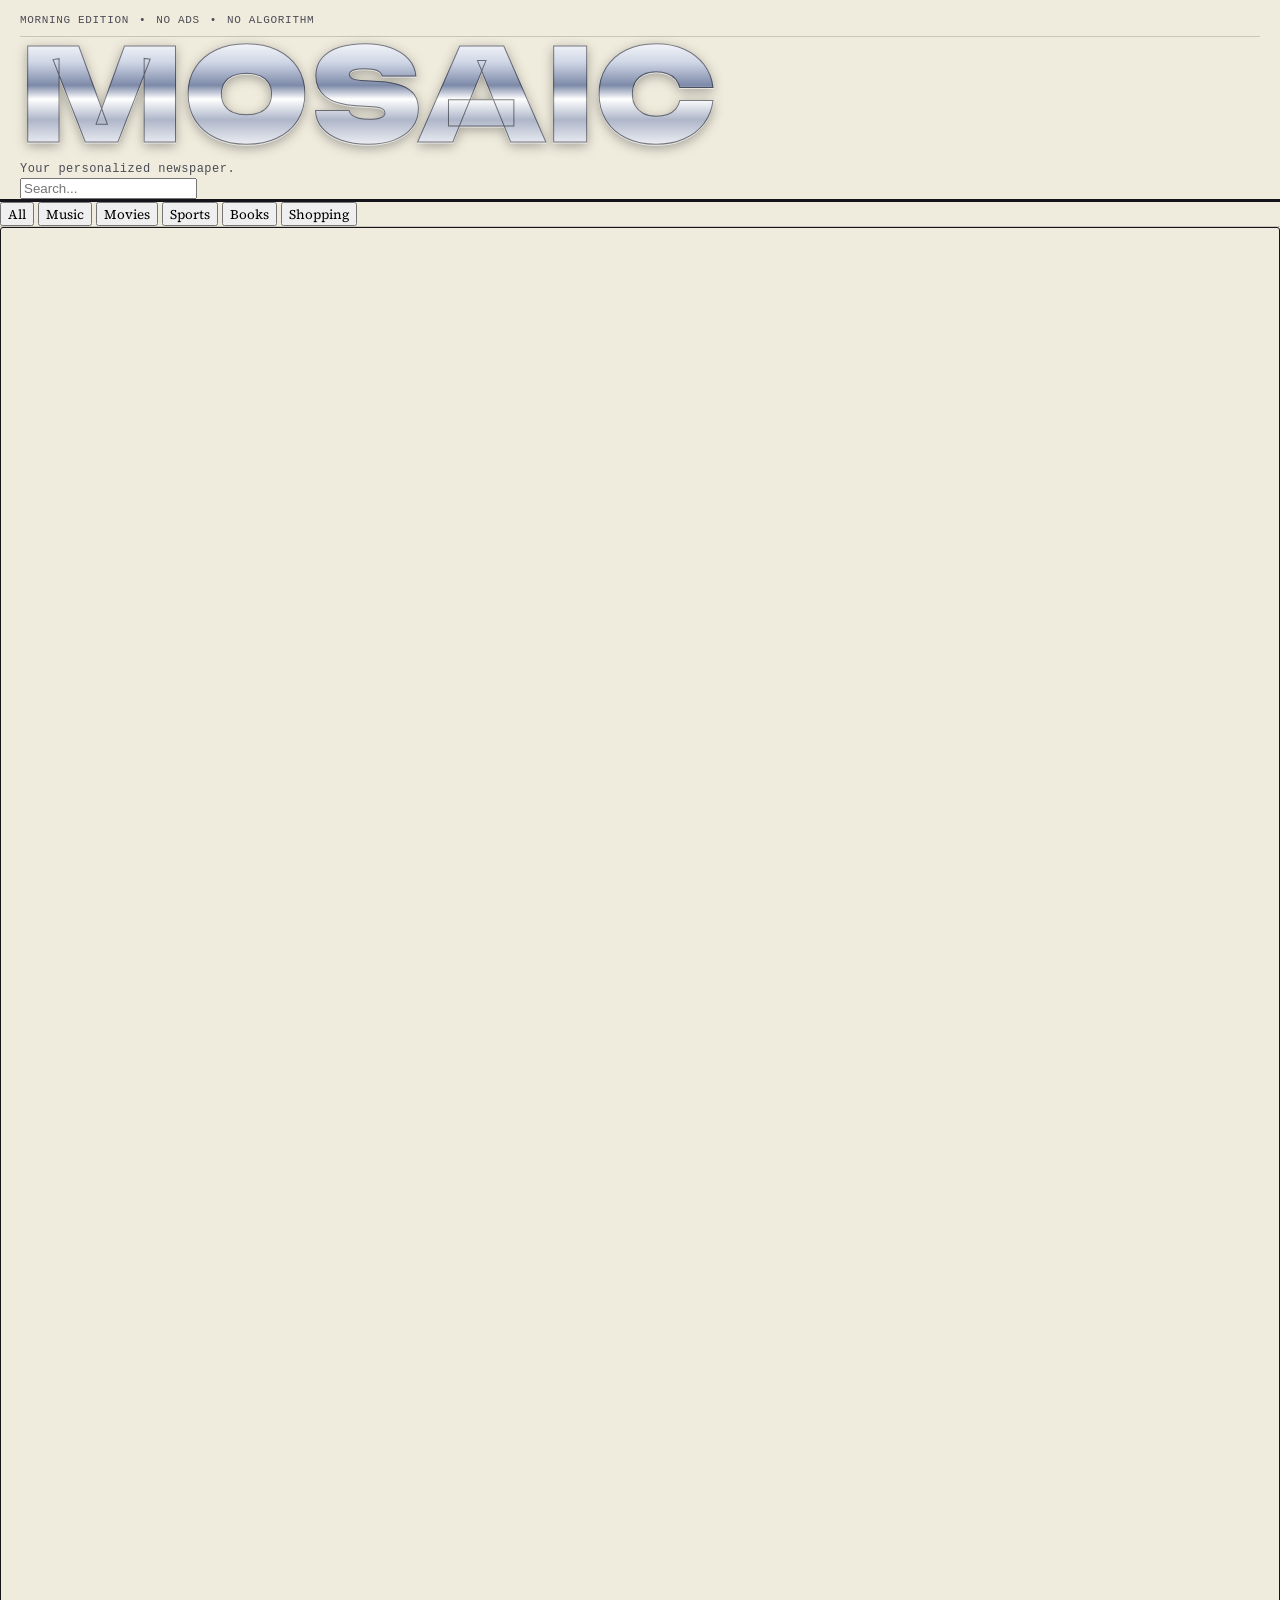
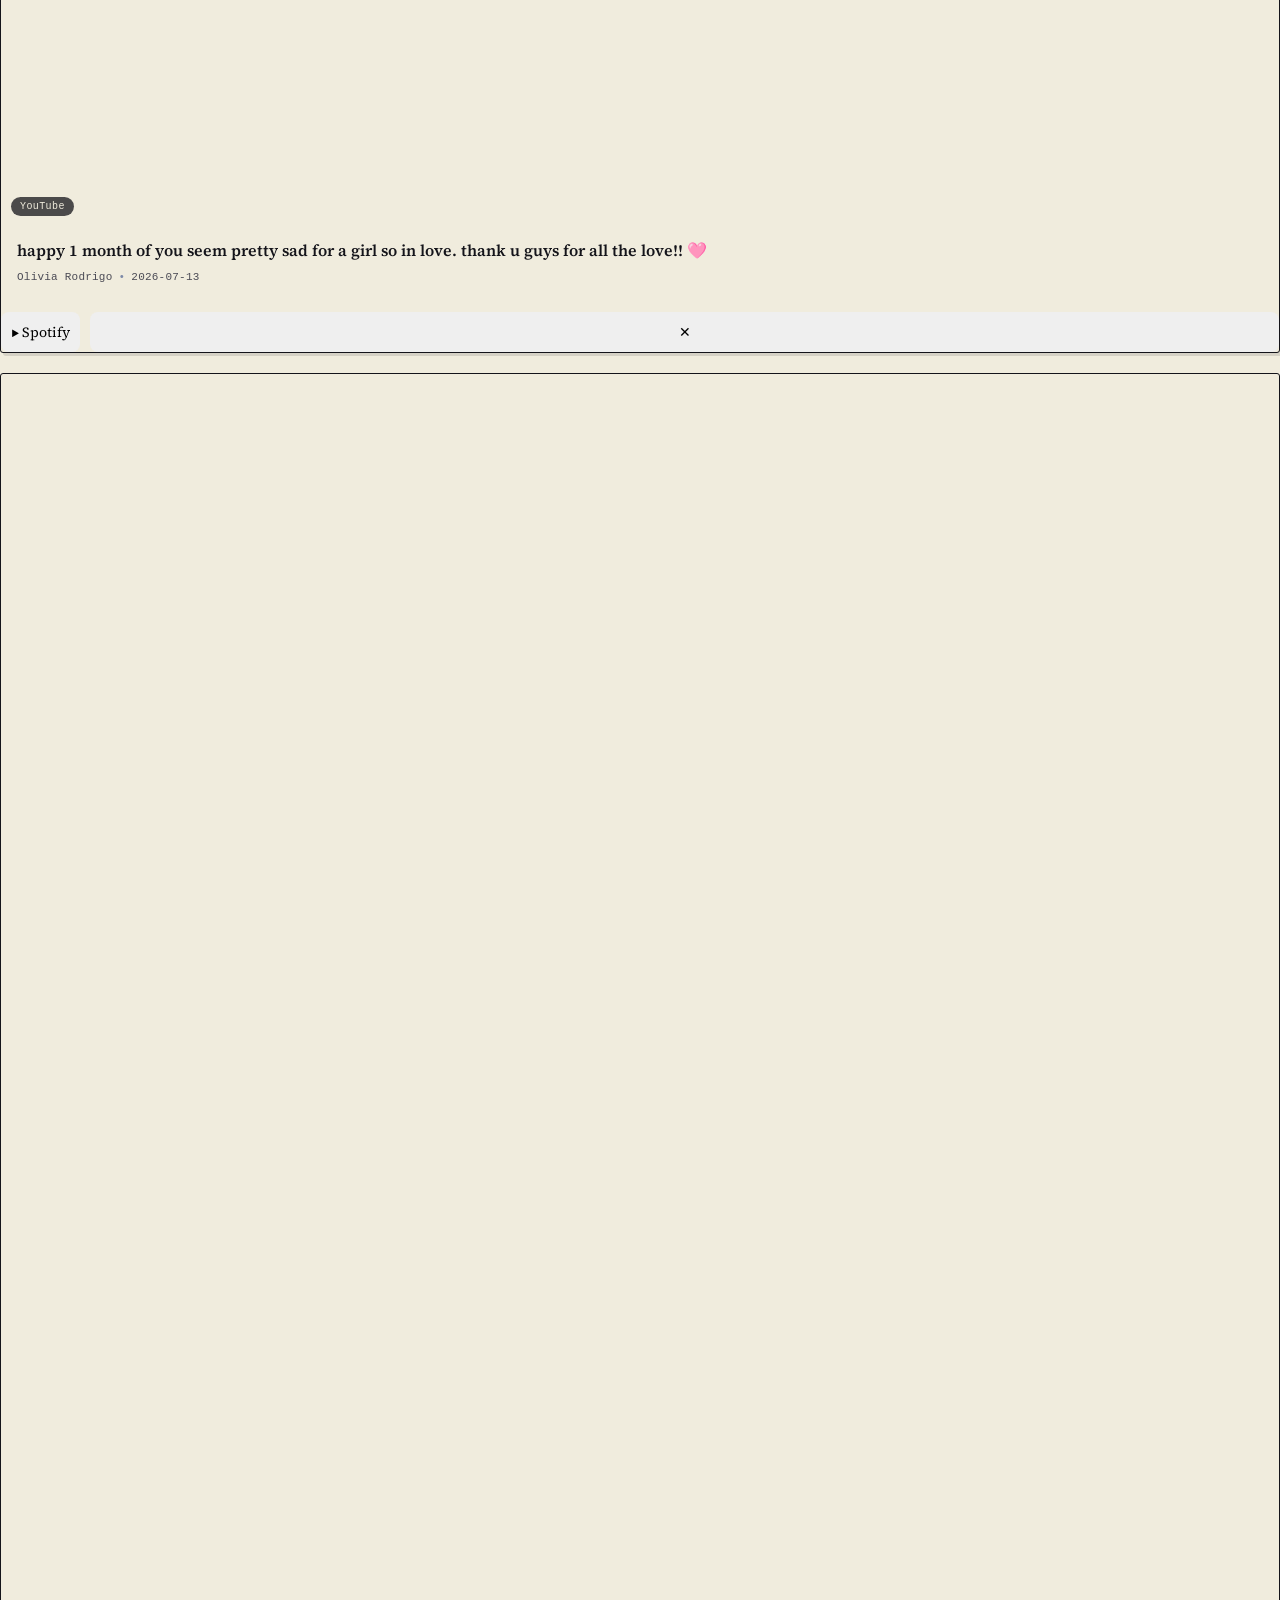
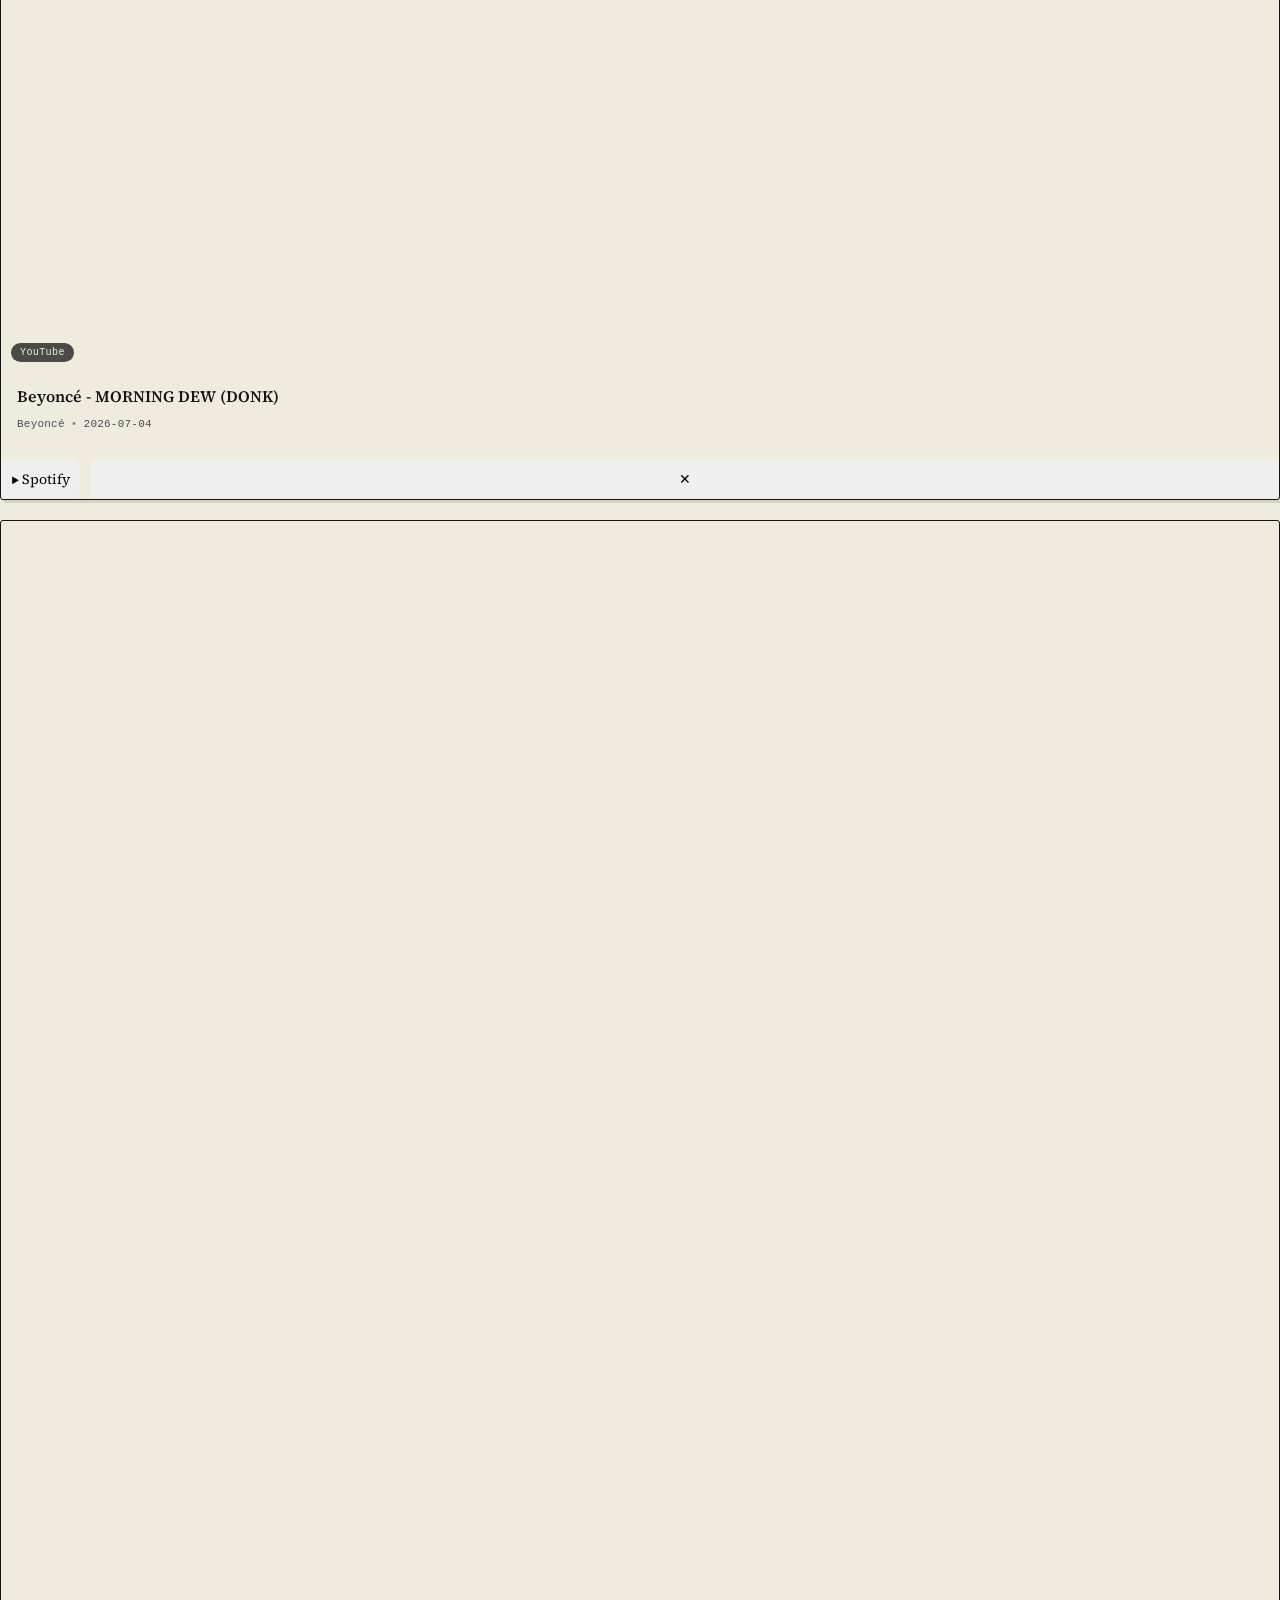
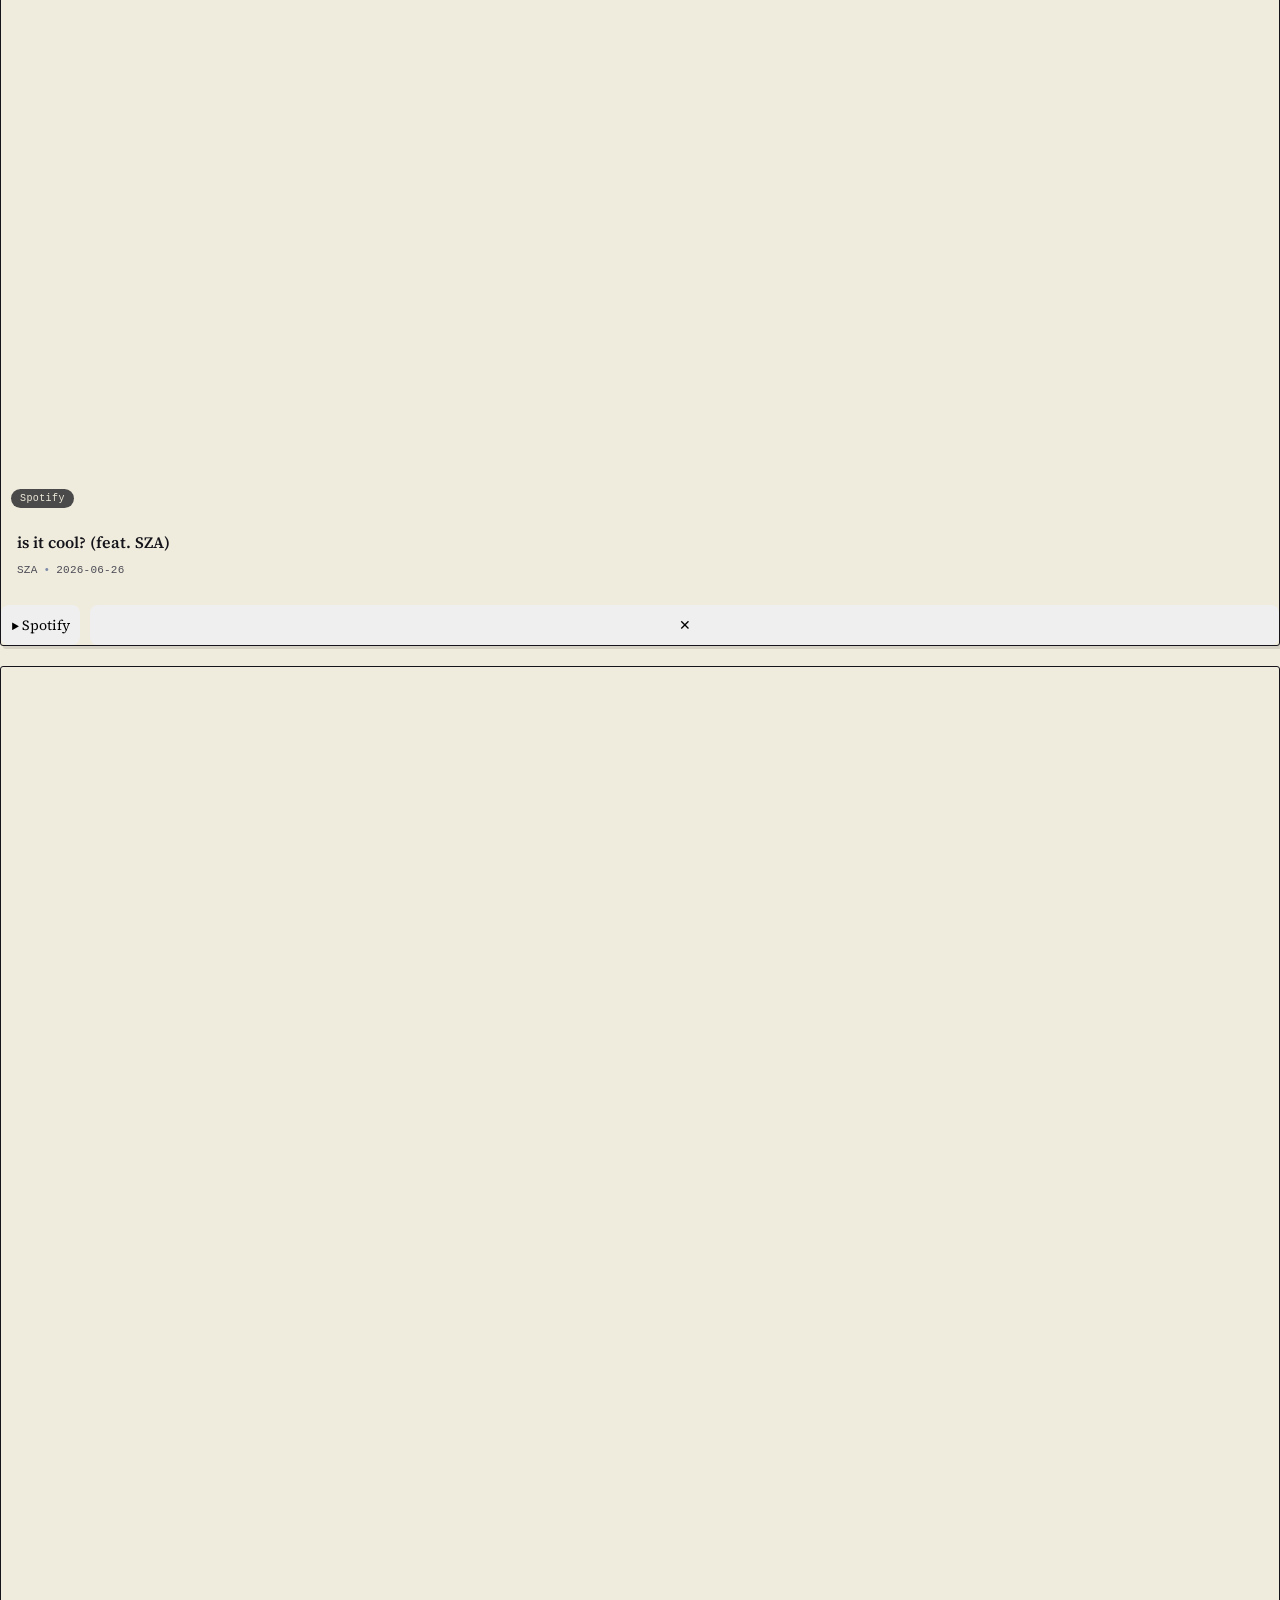
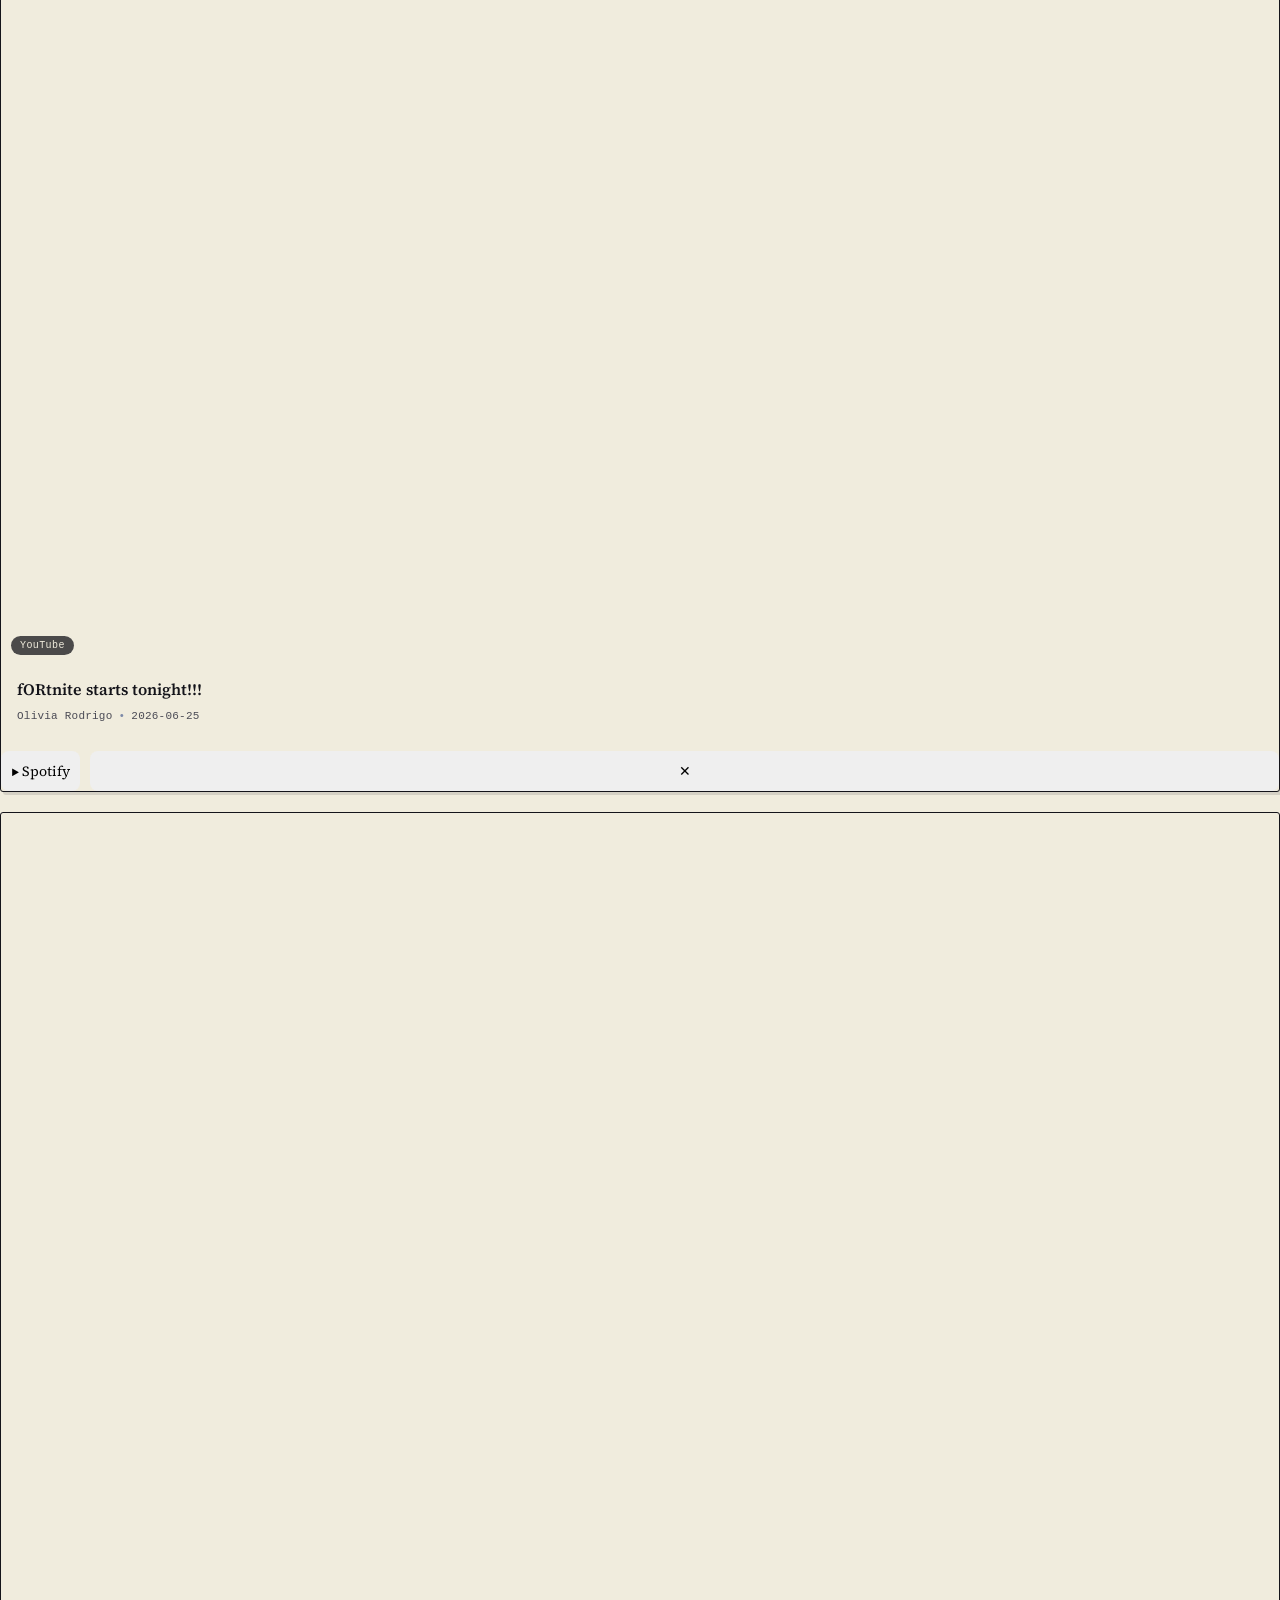
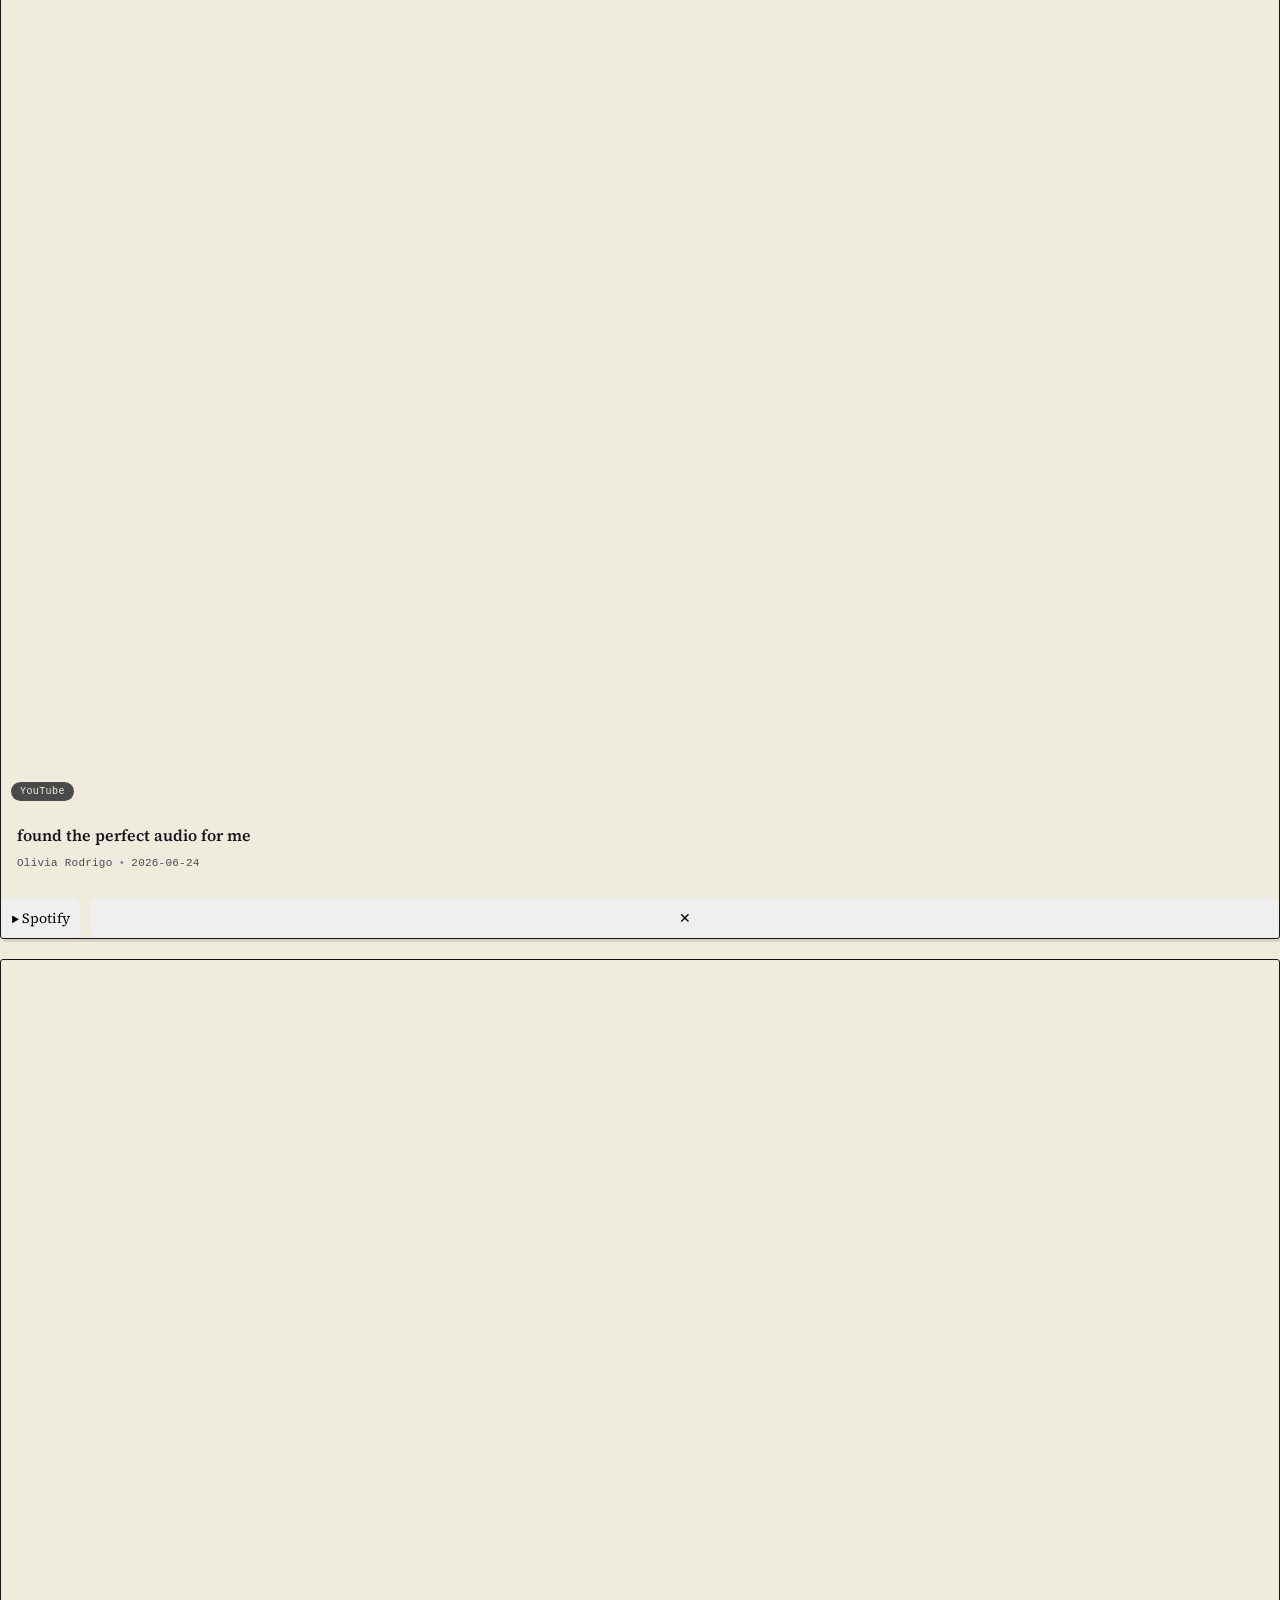
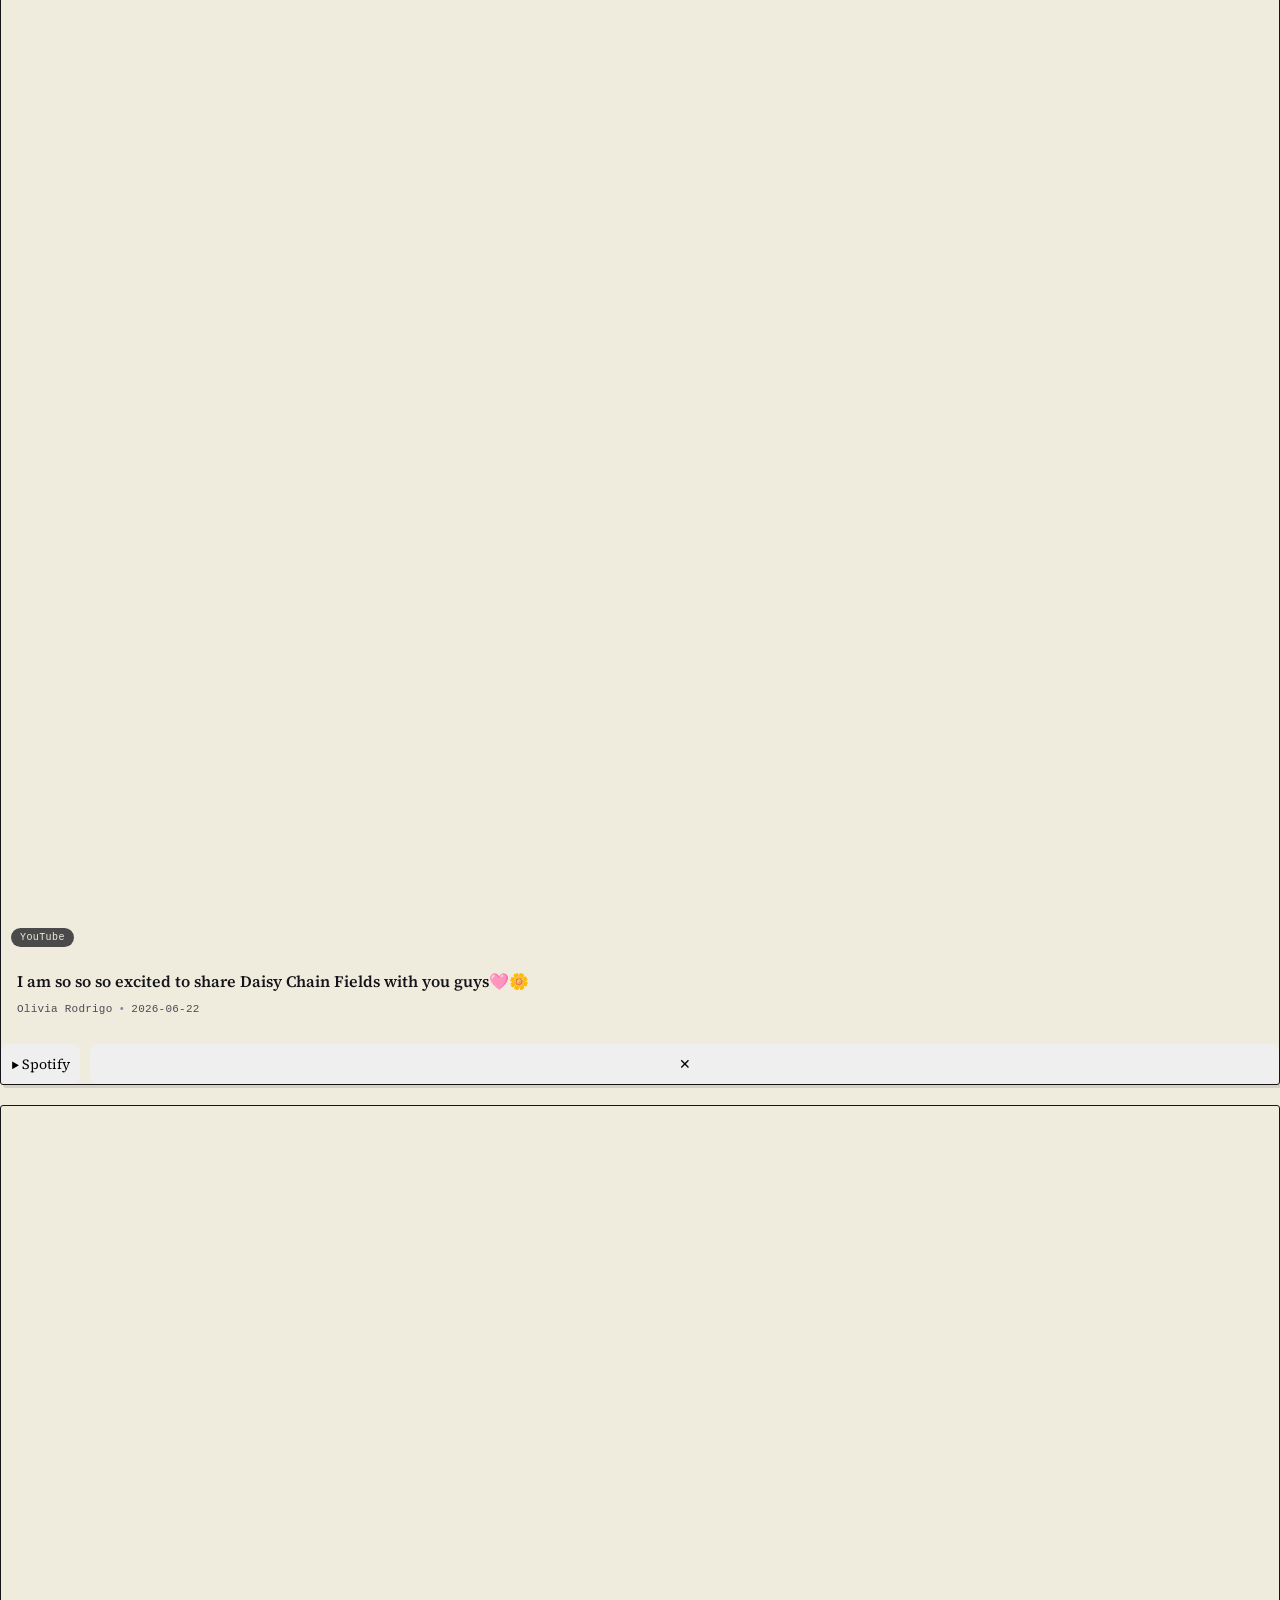
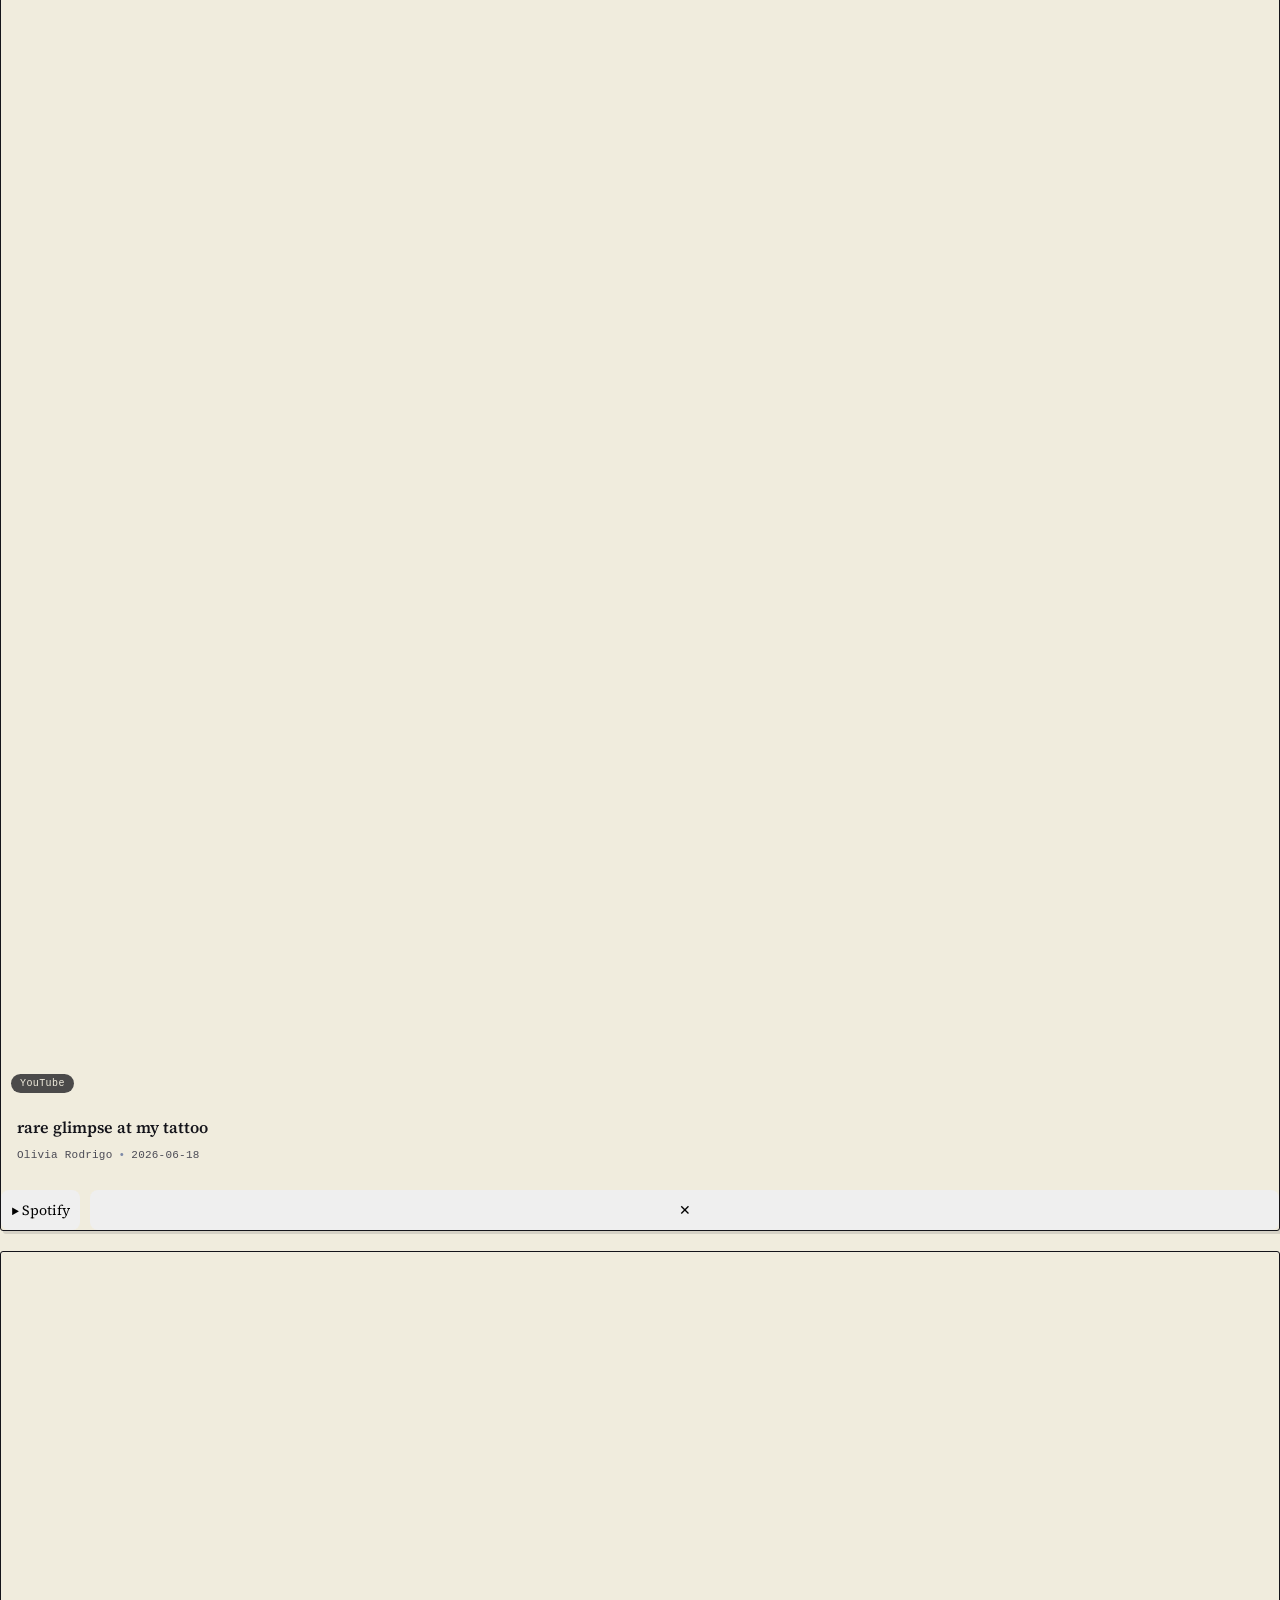
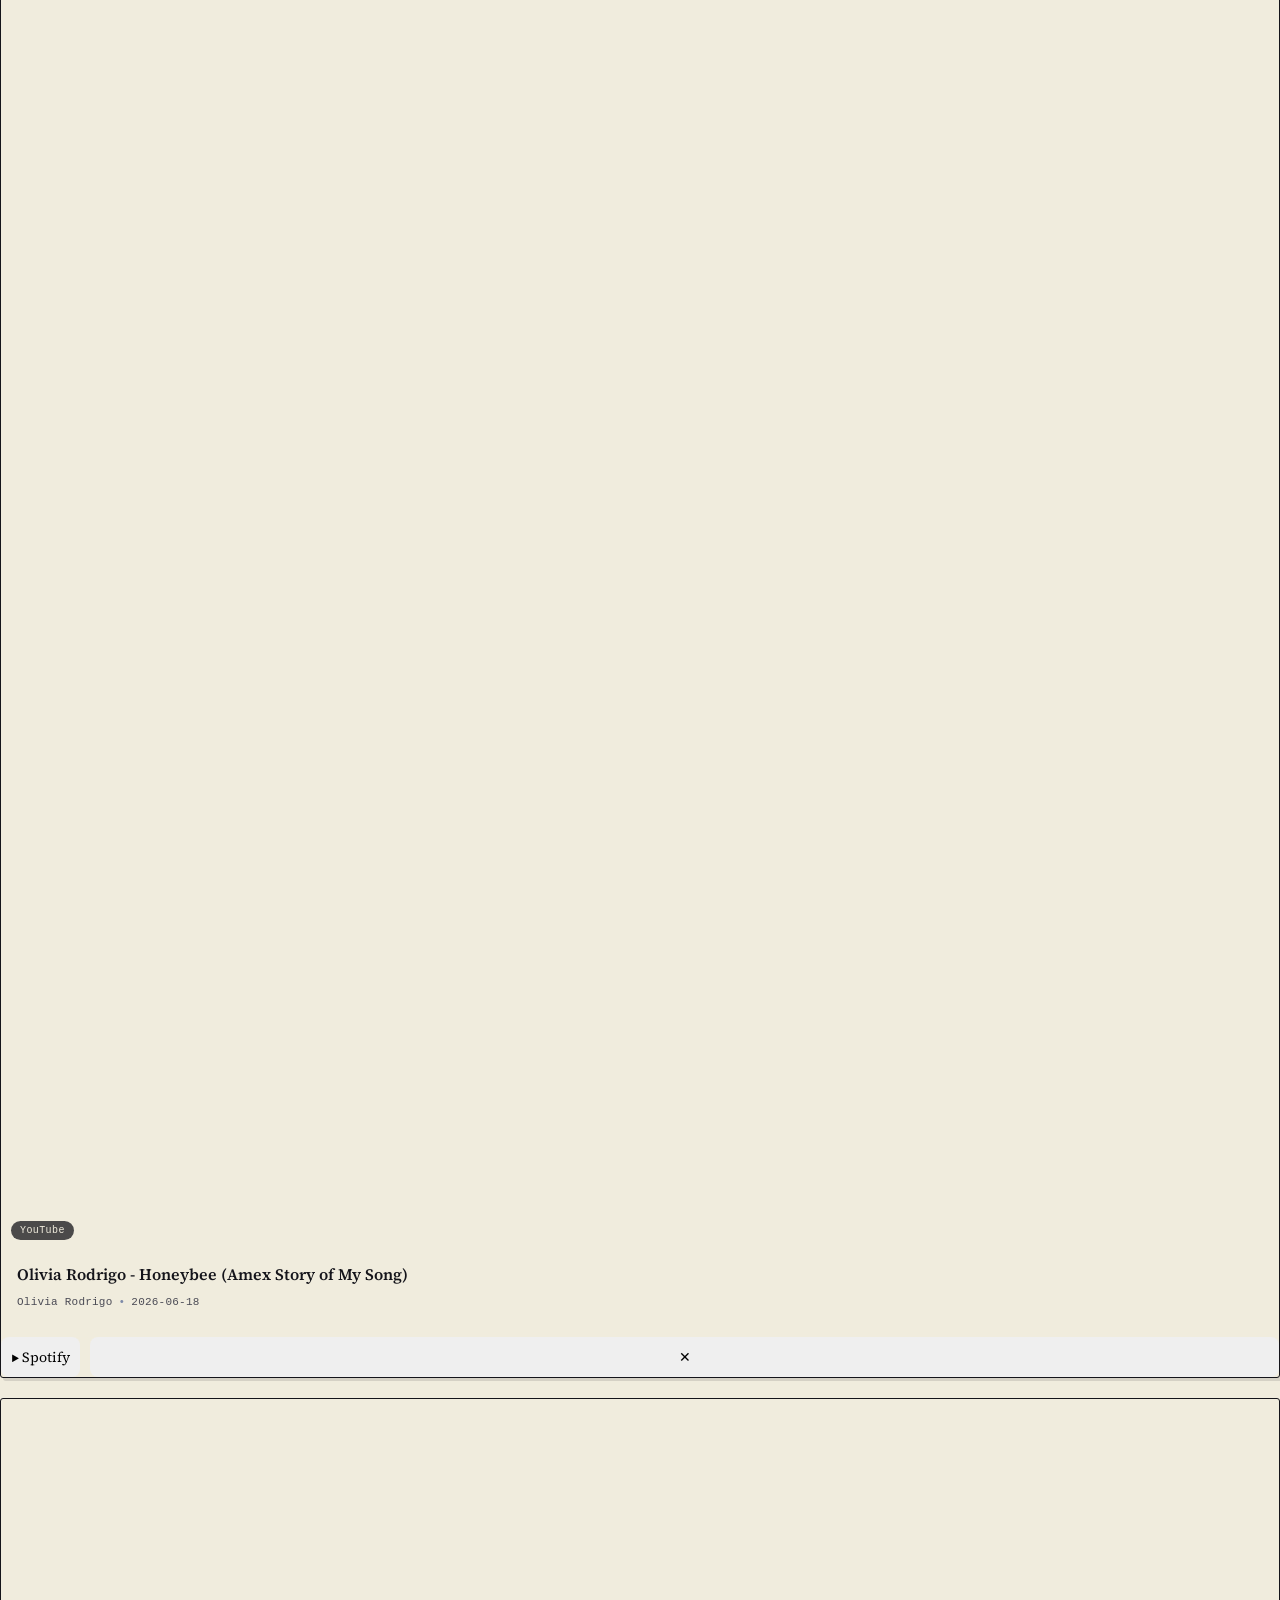
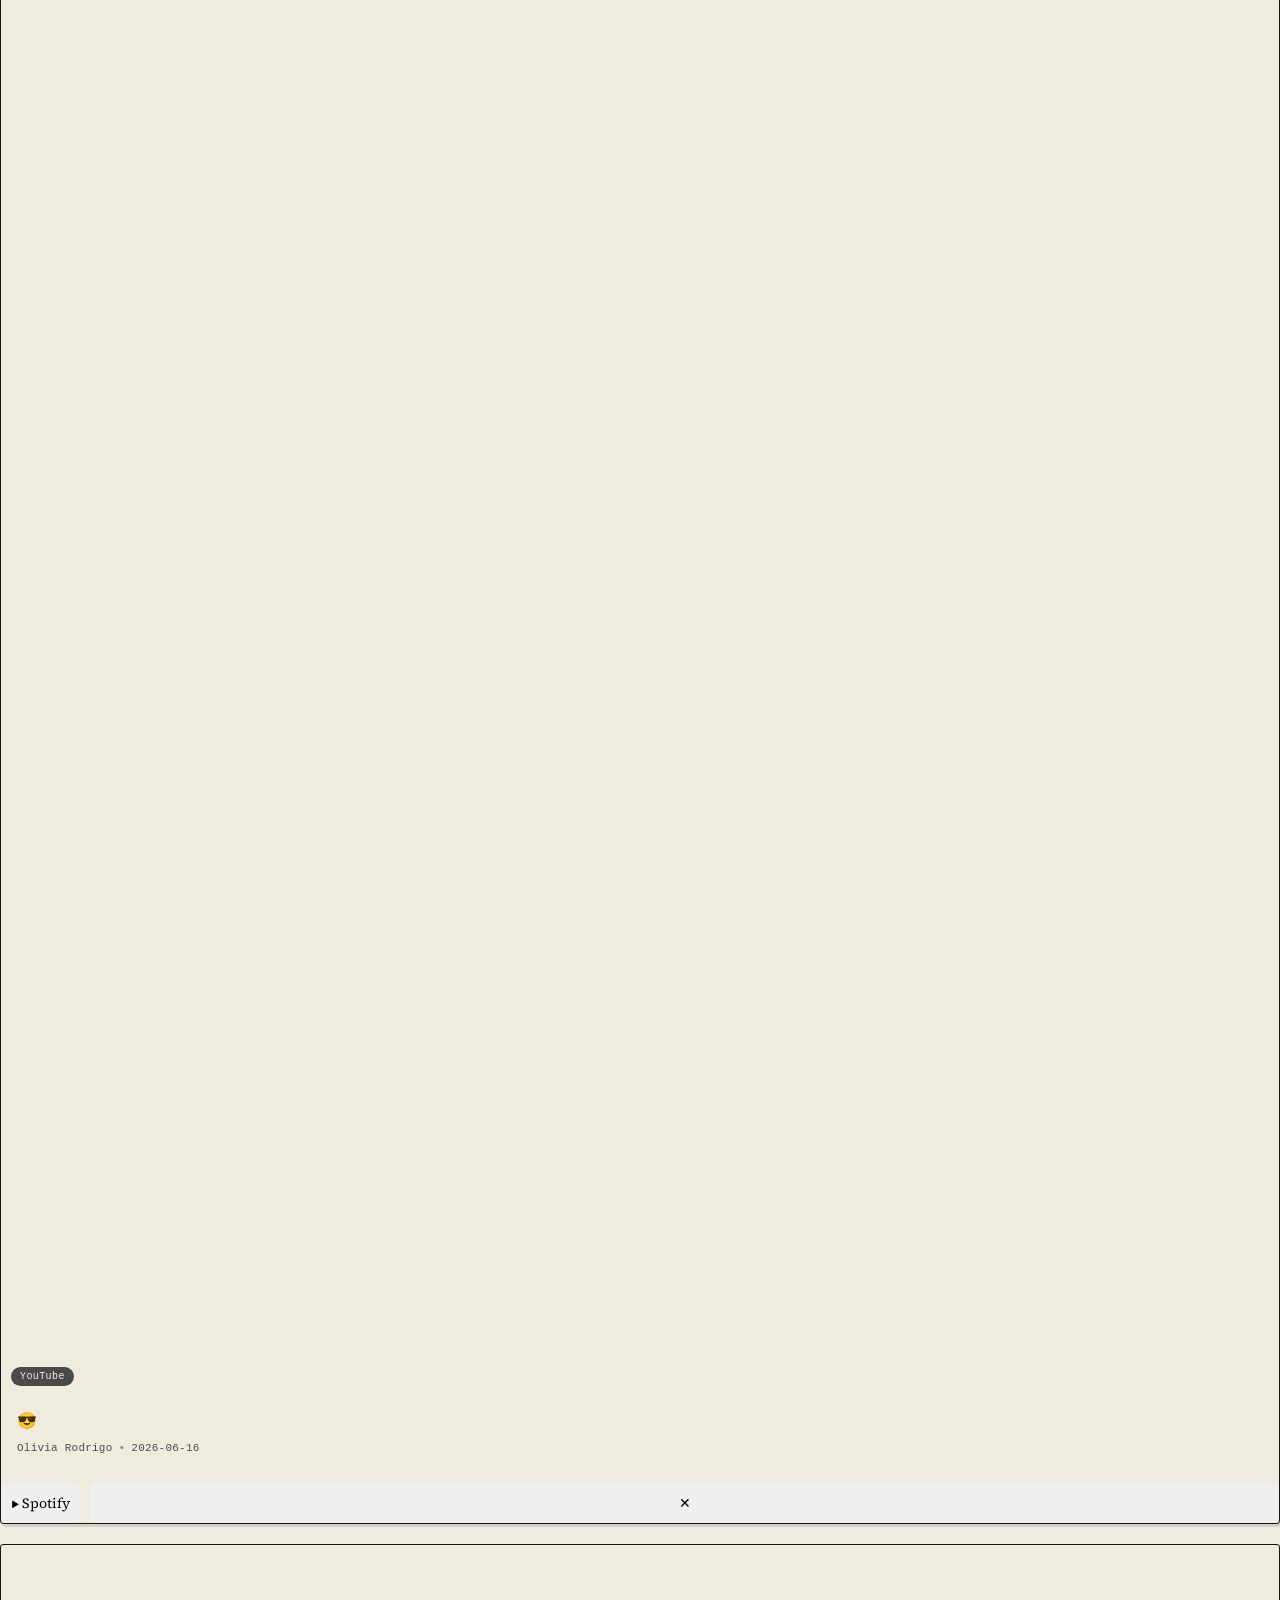
==== index.html @ e42bda5f "Rename Index.html to index.html" ====
<!DOCTYPE html>
<html lang="en">
<head>
<meta charset="UTF-8">
<meta name="viewport" content="width=device-width, initial-scale=1.0">

<title>Mosaic</title>

<link rel="preconnect" href="https://fonts.googleapis.com">
<link rel="preconnect" href="https://fonts.gstatic.com" crossorigin>

<link href="https://fonts.googleapis.com/css2?family=Unbounded:wght@700&family=Source+Serif+4:wght@400;600;700&display=swap" rel="stylesheet">

<link rel="stylesheet" href="style.css">
</head>

<body>

<header class="masthead">

<div class="masthead__editionbar">
<span>MORNING EDITION</span>
<span>•</span>
<span>NO ADS</span>
<span>•</span>
<span>NO ALGORITHM</span>
</div>

<h1 class="masthead__title">MOSAIC</h1>

<p class="masthead__tagline">
Your personalized newspaper.
</p>

<input
id="search"
type="text"
placeholder="Search..."
>

</header>

<nav class="tabs">

<button onclick="filterPosts('All')">All</button>
<button onclick="filterPosts('Music')">Music</button>
<button onclick="filterPosts('Movies')">Movies</button>
<button onclick="filterPosts('Sports')">Sports</button>
<button onclick="filterPosts('Books')">Books</button>
<button onclick="filterPosts('Shopping')">Shopping</button>

</nav>

<main id="feed"></main>

<script src="script.js"></script>

</body>
</html>
---- style.css ----
/* =========================================================
   MOSAIC — tokens
   Newspaper structure, Y2K chrome, Pinterest board density.
   ========================================================= */

:root {
  /* color */
  --paper:      #F0ECDD;   /* warm bone newsprint, not pure white */
  --paper-dim:  #E7E1CD;
  --ink:        #14141A;   /* near-black, slightly blue */
  --ink-soft:   #4B4B55;
  --chrome-1:   #FFFFFF;
  --chrome-2:   #CFD6E6;
  --chrome-3:   #7D8AA8;
  --chrome-4:   #AEB6C9;
  --blue:       #6D8CFF;   /* electric periwinkle */
  --magenta:    #FF3B81;   /* hot pink accent, saves / links */
  --lime:       #D4FF4F;   /* rare highlight only */
  --rule:       rgba(20,20,26,0.18);

  /* type */
  --font-display: 'Unbounded', system-ui, sans-serif;
  --font-serif:   'Source Serif 4', Georgia, serif;
  --font-mono:    'Space Mono', 'Courier New', monospace;

  /* layout */
  --gutter: 20px;
  --radius: 3px;
}

* { box-sizing: border-box; }

@media (prefers-reduced-motion: reduce) {
  * { animation-duration: 0.001ms !important; animation-iteration-count: 1 !important; }
}

html { scroll-behavior: smooth; }

body {
  margin: 0;
  background-color: var(--paper);
  background-image:
    radial-gradient(rgba(20,20,26,0.035) 0.6px, transparent 0.6px);
  background-size: 4px 4px;
  color: var(--ink);
  font-family: var(--font-serif);
  -webkit-font-smoothing: antialiased;
}

a { color: inherit; }

button {
  font-family: inherit;
  cursor: pointer;
}

/* =========================================================
   MASTHEAD
   ========================================================= */

.masthead {
  border-bottom: 3px solid var(--ink);
  padding: 14px var(--gutter) 0;
}

.masthead__editionbar {
  display: flex;
  flex-wrap: wrap;
  gap: 10px;
  align-items: center;
  font-family: var(--font-mono);
  font-size: 11px;
  letter-spacing: 0.06em;
  color: var(--ink-soft);
  border-bottom: 1px solid var(--rule);
  padding-bottom: 10px;
}

.masthead__editionbar .dot { color: var(--chrome-3); }

.masthead__main {
  text-align: center;
  padding: 34px 0 20px;
}

/* signature element: liquid-chrome Y2K logotype */
.masthead__title {
  margin: 0;
  font-family: var(--font-display);
  font-weight: 900;
  font-size: clamp(52px, 11vw, 128px);
  letter-spacing: 0.01em;
  line-height: 0.9;
  background: linear-gradient(
    180deg,
    var(--chrome-1) 0%,
    var(--chrome-2) 22%,
    var(--chrome-3) 42%,
    var(--chrome-1) 54%,
    var(--chrome-4) 72%,
    var(--chrome-1) 100%
  );
  -webkit-background-clip: text;
  background-clip: text;
  color: transparent;
  filter: drop-shadow(0 1px 0 rgba(255,255,255,0.6)) drop-shadow(0 3px 6px rgba(20,20,26,0.35));
  -webkit-text-stroke: 1px rgba(20,20,26,0.55);
}

.masthead__tagline {
  margin: 10px 0 0;
  font-family: var(--font-mono);
  font-size: 12px;
  letter-spacing: 0.04em;
  color: var(--ink-soft);
}

/* scrolling ticker, Y2K stock-ticker / newspaper crawl */
.ticker {
  overflow: hidden;
  border-top: 1px solid var(--ink);
  border-bottom: 1px solid var(--ink);
  background: var(--ink);
}

.ticker__track {
  display: flex;
  gap: 14px;
  white-space: nowrap;
  width: max-content;
  padding: 7px 0;
  font-family: var(--font-mono);
  font-size: 11px;
  letter-spacing: 0.08em;
  color: var(--paper);
  animation: ticker-scroll 26s linear infinite;
}

.ticker__track span:nth-child(odd) { color: var(--blue); }

@keyframes ticker-scroll {
  from { transform: translateX(0); }
  to   { transform: translateX(-50%); }
}

/* =========================================================
   CATEGORY TABS (boards)
   ========================================================= */

.tabs {
  border-bottom: 1px solid var(--rule);
  background: var(--paper);
  position: sticky;
  top: 0;
  z-index: 10;
}

.tabs__list {
  list-style: none;
  display: flex;
  gap: 8px;
  overflow-x: auto;
  margin: 0;
  padding: 10px var(--gutter);
  scrollbar-width: thin;
}

.tabs__list::-webkit-scrollbar { height: 4px; }
.tabs__list::-webkit-scrollbar-thumb { background: var(--chrome-3); }

.tab {
  flex: none;
  border: 1px solid var(--ink);
  background: var(--paper);
  color: var(--ink);
  padding: 7px 16px;
  border-radius: 999px;
  font-family: var(--font-mono);
  font-size: 12px;
  letter-spacing: 0.03em;
  text-transform: lowercase;
  transition: background 0.15s ease, color 0.15s ease, transform 0.15s ease;
}

.tab:hover { transform: translateY(-1px); }

.tab.is-active {
  background: var(--ink);
  color: var(--paper);
}

/* =========================================================
   BOARD — masonry via CSS columns (Pinterest-style)
   ========================================================= */

.board {
  columns: 4 260px;
  column-gap: var(--gutter);
  padding: var(--gutter);
  max-width: 1400px;
  margin: 0 auto;
}

@media (max-width: 900px) {
  .board { columns: 2 200px; }
}
@media (max-width: 520px) {
  .board { columns: 1; }
}

.card {
  break-inside: avoid;
  margin-bottom: var(--gutter);
  background: var(--paper);
  border: 1px solid var(--ink);
  border-radius: var(--radius);
  position: relative;
  overflow: hidden;
  box-shadow: 3px 3px 0 rgba(20,20,26,0.12);
}

/* subtle scrapbook tilt on a few cards, like pinned corkboard photos */
.pin--rotate-l { transform: rotate(-1.4deg); }
.pin--rotate-r { transform: rotate(1.2deg); }
.pin--rotate-l:hover,
.pin--rotate-r:hover { transform: rotate(0deg); }
.card { transition: transform 0.2s ease, box-shadow 0.2s ease; }
.card:hover { box-shadow: 5px 5px 0 rgba(20,20,26,0.16); }

/* washi-tape corner, Pinterest-board nod */
.tape {
  position: absolute;
  top: -6px;
  left: 24px;
  width: 56px;
  height: 20px;
  background: repeating-linear-gradient(
    45deg,
    rgba(255,59,129,0.55),
    rgba(255,59,129,0.55) 4px,
    rgba(255,255,255,0.35) 4px,
    rgba(255,255,255,0.35) 8px
  );
  border: 1px solid rgba(20,20,26,0.25);
  transform: rotate(-4deg);
  z-index: 2;
}
.tape--right { left: auto; right: 24px; transform: rotate(5deg); }

/* -------- image / pin cards -------- */

.card__thumb {
  position: relative;
  aspect-ratio: 4 / 5;
  background-size: cover;
  background-position: center;
}

.card__thumb.thumb--tall { aspect-ratio: 3 / 4.6; }

/* palette-matched placeholder gradients, standing in for real saved images */
.thumb--a { background: linear-gradient(160deg, #8A9A5B 0%, #4A5A2E 55%, #6D8CFF 100%); }
.thumb--b { background: linear-gradient(160deg, #C97C5D 0%, #7A4632 60%, #F0ECDD 130%); }
.thumb--c { background: linear-gradient(160deg, #C9AE7C 0%, #7A5C2E 60%, #FF3B81 130%); }
.thumb--d { background: linear-gradient(160deg, #F0ECDD 0%, #CFD6E6 55%, #7D8AA8 120%); }
.thumb--e { background: linear-gradient(160deg, #FF3B81 0%, #6D8CFF 70%, #14141A 140%); }

.save-btn {
  position: absolute;
  top: 10px;
  right: 10px;
  z-index: 3;
  background: var(--magenta);
  color: var(--paper);
  border: none;
  border-radius: 999px;
  padding: 8px 16px;
  font-family: var(--font-mono);
  font-weight: 700;
  font-size: 12px;
  opacity: 0;
  transform: translateY(-4px);
  transition: opacity 0.15s ease, transform 0.15s ease;
}
.card__thumb:hover .save-btn { opacity: 1; transform: translateY(0); }

.source-tag {
  position: absolute;
  left: 10px;
  bottom: 10px;
  z-index: 3;
  background: rgba(20,20,26,0.75);
  color: var(--paper);
  font-family: var(--font-mono);
  font-size: 10px;
  letter-spacing: 0.04em;
  padding: 4px 9px;
  border-radius: 999px;
}

.card__title {
  margin: 14px 16px 4px;
  font-family: var(--font-serif);
  font-weight: 600;
  font-size: 16px;
  line-height: 1.3;
}

/* -------- article-style cards -------- */

.card--article,
.card--about {
  padding: 20px 18px 16px;
}

.card__eyebrow {
  margin: 0 0 6px;
  font-family: var(--font-mono);
  font-size: 10px;
  letter-spacing: 0.1em;
  text-transform: uppercase;
  color: var(--magenta);
}

.card__headline {
  margin: 0 0 10px;
  font-family: var(--font-serif);
  font-weight: 700;
  font-size: 22px;
  line-height: 1.2;
}

.card--about .card__headline { font-size: 24px; }

.card__excerpt,
.card__body {
  margin: 0 0 6px;
  font-size: 14.5px;
  line-height: 1.55;
  color: var(--ink-soft);
}

.card__dropcap {
  margin: 0 0 10px;
  font-size: 15px;
  line-height: 1.6;
}

.card__dropcap::first-letter {
  font-family: var(--font-display);
  font-weight: 800;
  font-size: 46px;
  float: left;
  line-height: 0.8;
  padding: 4px 6px 0 0;
  color: var(--blue);
}

/* -------- quote card -------- */

.card--quote {
  padding: 22px 20px 16px;
  background: var(--ink);
  color: var(--paper);
}

.card__quotemark {
  margin: 0;
  font-family: var(--font-display);
  font-size: 44px;
  line-height: 0.6;
  color: var(--blue);
}

.card__quote {
  font-family: var(--font-serif);
  font-style: italic;
  font-size: 16px;
  line-height: 1.5;
  margin: 8px 0 12px;
}

.card--quote .card__meta { color: var(--chrome-4); }
.card--quote .card__meta-dot { color: var(--chrome-3); }

/* -------- badges card (Y2K web-ring nod) -------- */

.card--badges { padding: 18px; }

.badges {
  display: flex;
  flex-wrap: wrap;
  gap: 8px;
  margin-top: 10px;
}

.badge {
  font-family: var(--font-mono);
  font-size: 10px;
  letter-spacing: 0.05em;
  padding: 6px 9px;
  border: 1px solid var(--ink);
  background: repeating-linear-gradient(
    135deg,
    var(--chrome-1),
    var(--chrome-1) 3px,
    var(--chrome-2) 3px,
    var(--chrome-2) 6px
  );
  color: var(--ink);
}

/* -------- shared meta line -------- */

.card__meta {
  font-family: var(--font-mono);
  font-size: 11px;
  letter-spacing: 0.02em;
  color: var(--ink-soft);
  padding: 0 16px 14px;
  display: flex;
  gap: 6px;
}

.card--article .card__meta,
.card--about .card__meta { padding: 6px 0 0; }

.card__meta-dot { color: var(--chrome-3); }

/* =========================================================
   FOOTER
   ========================================================= */

.masthead-footer {
  border-top: 3px solid var(--ink);
  text-align: center;
  padding: 26px var(--gutter) 40px;
  font-family: var(--font-mono);
  font-size: 12px;
  color: var(--ink-soft);
}

.masthead-footer__title {
  font-family: var(--font-display);
  font-weight: 800;
  font-size: 20px;
  letter-spacing: 0.04em;
  margin: 0 0 6px;
  color: var(--ink);
}

/* =========================================================
   FOCUS STATES
   ========================================================= */

.tab:focus-visible,
.save-btn:focus-visible {
  outline: 2px solid var(--blue);
  outline-offset: 2px;
}
.actions{
    display:flex;
    gap:10px;
    margin-top:15px;
}

.actions button{
    flex:1;
    border:none;
    border-radius:8px;
    padding:10px;
    cursor:pointer;
    font-size:14px;
}
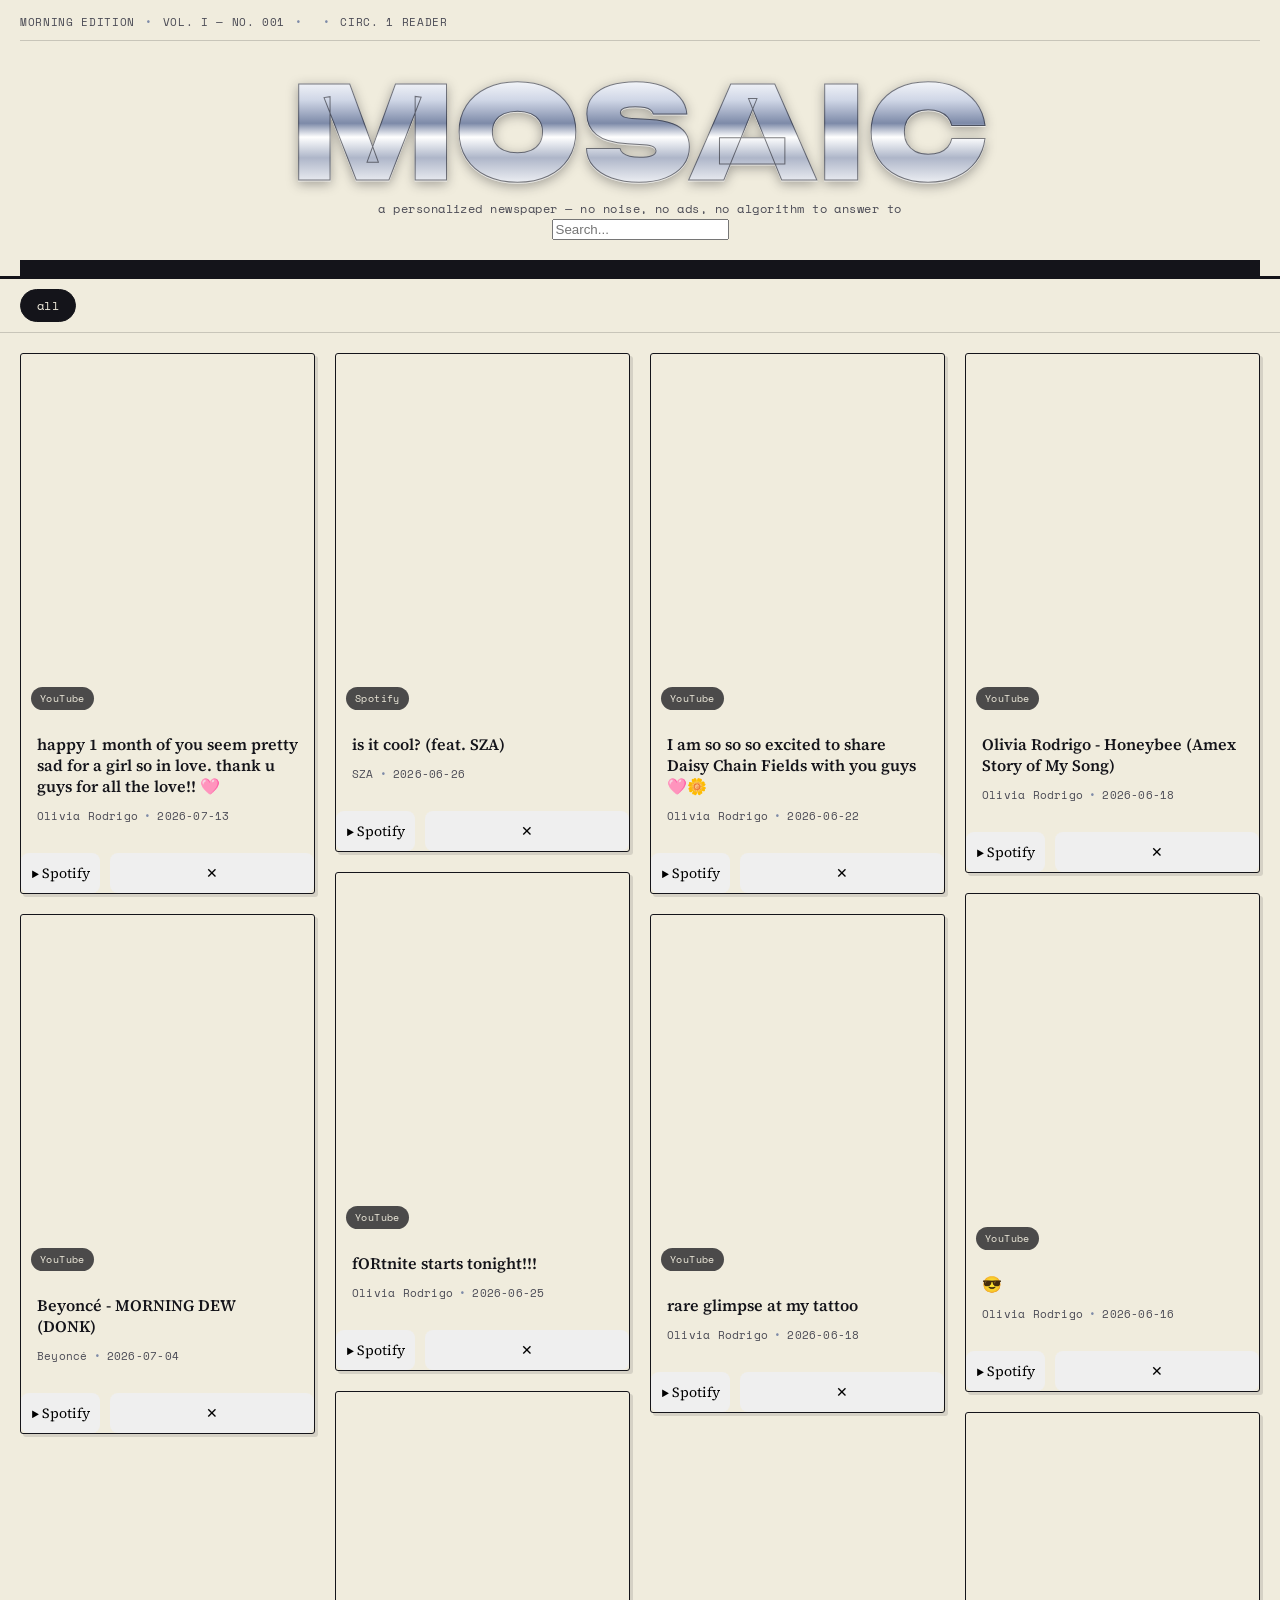
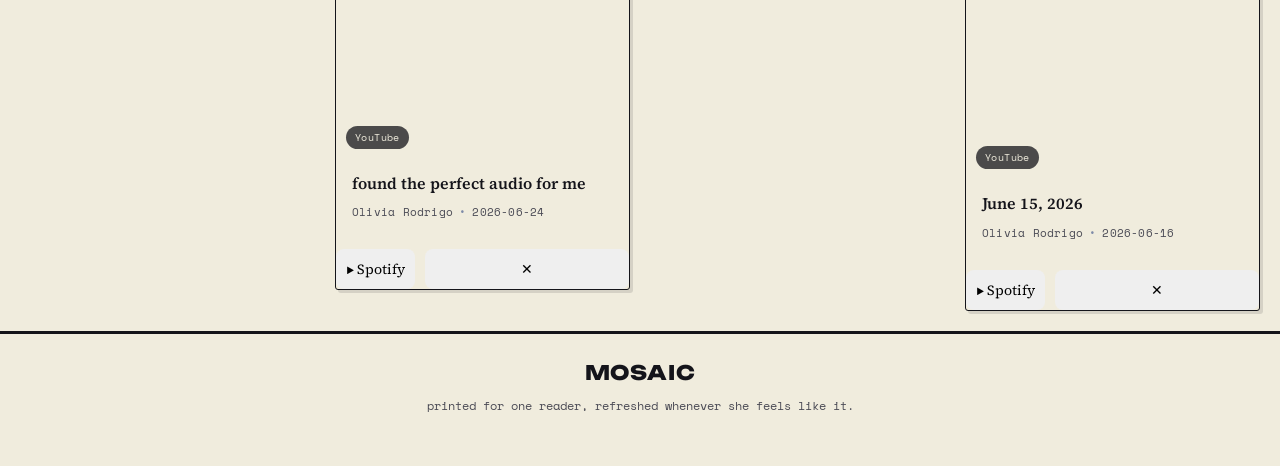
==== commit 230055f0: "Revise title and layout for Mosaic newspaper Updated title and tagline for the mosaic newspaper layo" ====
--- a/index.html
+++ b/index.html
@@ -3,57 +3,49 @@
 <head>
 <meta charset="UTF-8">
 <meta name="viewport" content="width=device-width, initial-scale=1.0">
-
-<title>Mosaic</title>
-
+<title>Mosaic — a personalized newspaper</title>
 <link rel="preconnect" href="https://fonts.googleapis.com">
 <link rel="preconnect" href="https://fonts.gstatic.com" crossorigin>
-
-<link href="https://fonts.googleapis.com/css2?family=Unbounded:wght@700&family=Source+Serif+4:wght@400;600;700&display=swap" rel="stylesheet">
-
+<link href="https://fonts.googleapis.com/css2?family=Unbounded:wght@600;800;900&family=Source+Serif+4:opsz,wght@8..60,400;8..60,500;8..60,600;8..60,700&family=Space+Mono:wght@400;700&display=swap" rel="stylesheet">
 <link rel="stylesheet" href="style.css">
 </head>
-
 <body>
 
 <header class="masthead">
+  <div class="masthead__editionbar">
+    <span>MORNING EDITION</span>
+    <span class="dot">•</span>
+    <span>VOL. I — NO. 001</span>
+    <span class="dot">•</span>
+    <span id="today-date"></span>
+    <span class="dot">•</span>
+    <span>CIRC. 1 READER</span>
+  </div>
 
-<div class="masthead__editionbar">
-<span>MORNING EDITION</span>
-<span>•</span>
-<span>NO ADS</span>
-<span>•</span>
-<span>NO ALGORITHM</span>
-</div>
+  <div class="masthead__main">
+    <h1 class="masthead__title">MOSAIC</h1>
+    <p class="masthead__tagline">a personalized newspaper — no noise, no ads, no algorithm to answer to</p>
+    <input id="search" type="text" placeholder="Search...">
+  </div>
 
-<h1 class="masthead__title">MOSAIC</h1>
-
-<p class="masthead__tagline">
-Your personalized newspaper.
-</p>
-
-<input
-id="search"
-type="text"
-placeholder="Search..."
->
-
+  <div class="ticker">
+    <div class="ticker__track" id="ticker-track"></div>
+  </div>
 </header>
 
-<nav class="tabs">
-
-<button onclick="filterPosts('All')">All</button>
-<button onclick="filterPosts('Music')">Music</button>
-<button onclick="filterPosts('Movies')">Movies</button>
-<button onclick="filterPosts('Sports')">Sports</button>
-<button onclick="filterPosts('Books')">Books</button>
-<button onclick="filterPosts('Shopping')">Shopping</button>
-
+<nav class="tabs" aria-label="Boards">
+  <ul class="tabs__list" id="tabs-list">
+    <li><button class="tab is-active" data-cat="All">All</button></li>
+  </ul>
 </nav>
 
-<main id="feed"></main>
+<main class="board" id="feed"></main>
+
+<footer class="masthead-footer">
+  <p class="masthead-footer__title">MOSAIC</p>
+  <p>printed for one reader, refreshed whenever she feels like it.</p>
+</footer>
 
 <script src="script.js"></script>
-
 </body>
 </html>
